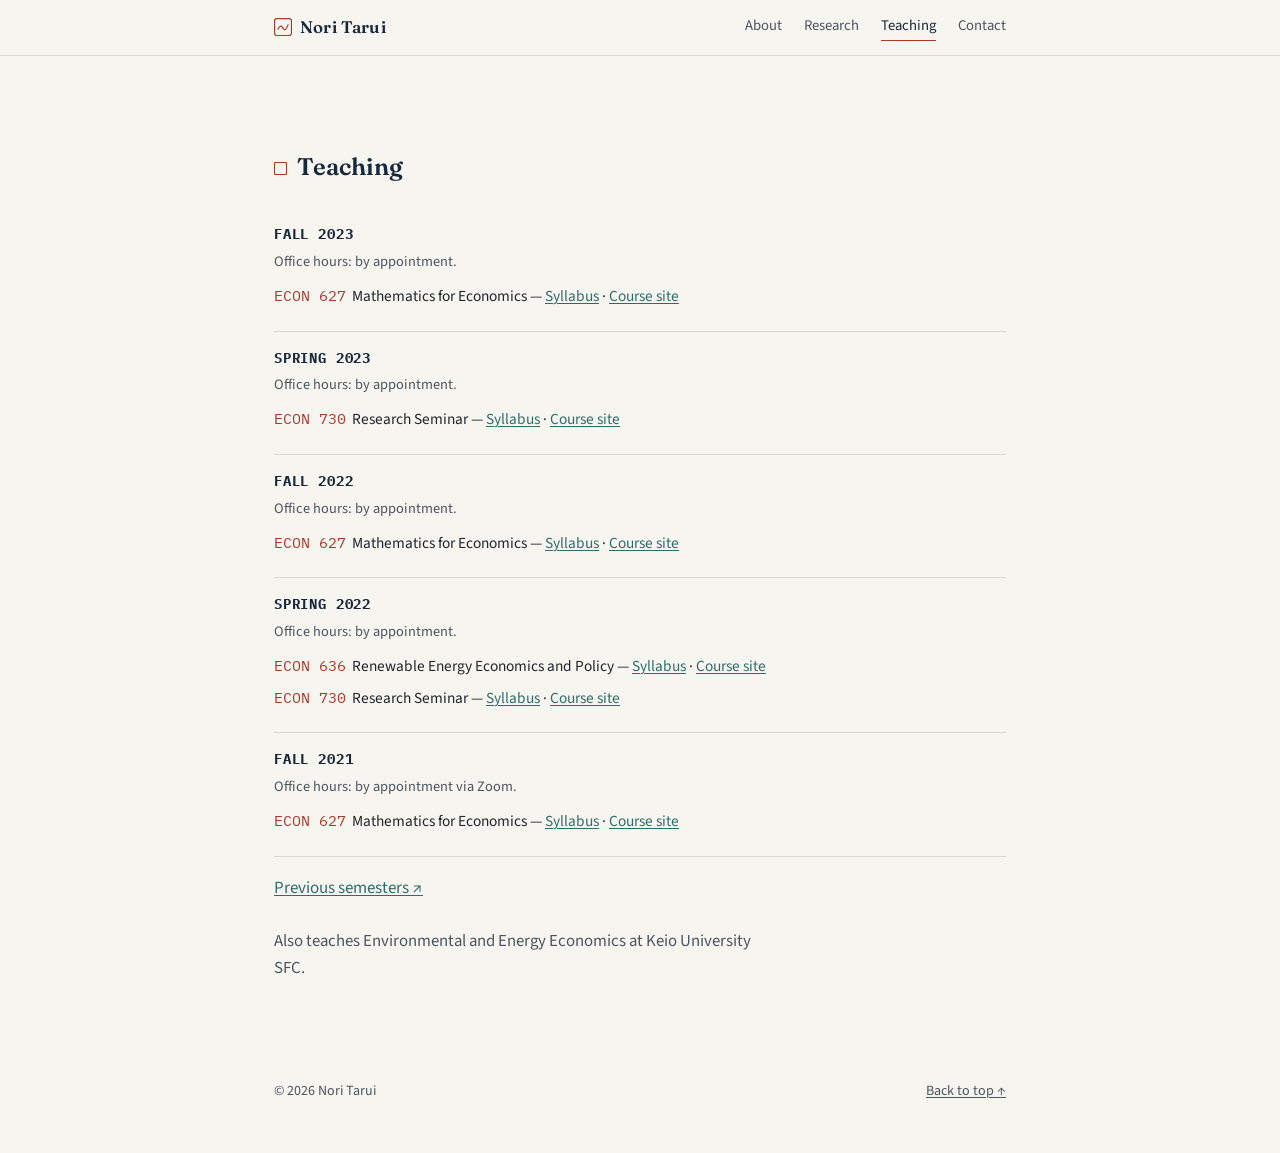
==== teaching.html @ 1ac6c888 "Initial homepage" ====
<!DOCTYPE html>
<html lang="en">
<head>
<meta charset="UTF-8">
<meta name="viewport" content="width=device-width, initial-scale=1">
<title>Teaching — Nori Tarui</title>
<meta name="description" content="Courses taught by Nori Tarui at the University of Hawaiʻi at Mānoa and Keio University SFC.">
<link rel="preconnect" href="https://fonts.googleapis.com">
<link href="https://fonts.googleapis.com/css2?family=Fraunces:opsz,wght@9..144,500;9..144,600&family=Source+Sans+3:wght@400;600&family=IBM+Plex+Mono:wght@400;500&display=swap" rel="stylesheet">
<link rel="stylesheet" href="style.css">
</head>
<body>

<header class="site-nav">
  <div class="wrap">
    <a class="brand" href="index.html">
      <svg class="hanko" viewBox="0 0 32 32" aria-hidden="true"><rect x="1" y="1" width="30" height="30" rx="4" fill="none" stroke="currentColor" stroke-width="2"/><path d="M7 20 Q 12 10 16 18 T 25 12" fill="none" stroke="currentColor" stroke-width="2" stroke-linecap="round"/></svg>
      Nori Tarui
    </a>
    <nav class="links">
      <a href="index.html">About</a>
      <a href="research.html">Research</a>
      <a href="teaching.html" aria-current="page">Teaching</a>
      <a href="index.html#contact">Contact</a>
    </nav>
  </div>
</header>

<main>
  <div class="wrap" style="padding-top:44px;">
    <section>
      <div class="section-head">
        <svg class="hanko" viewBox="0 0 32 32" aria-hidden="true"><rect x="1" y="1" width="30" height="30" rx="4" fill="none" stroke="currentColor" stroke-width="3"/></svg>
        <h2 class="section-title">Teaching</h2>
      </div>

      <div class="term">
        <h3>Fall 2023</h3>
        <p class="office-hours">Office hours: by appointment.</p>
        <p class="course"><span class="code">ECON 627</span>Mathematics for Economics — <a href="https://drive.google.com/file/d/1j3PmBHsfws-sP96IiZSRd1YA4HLA7vzy/view?usp=sharing">Syllabus</a> · <a href="https://laulima.hawaii.edu/portal">Course site</a></p>
      </div>

      <div class="term">
        <h3>Spring 2023</h3>
        <p class="office-hours">Office hours: by appointment.</p>
        <p class="course"><span class="code">ECON 730</span>Research Seminar — <a href="https://drive.google.com/file/d/1KVqAwYhpgksWlYPXVAKXAVmLuRVX3UHi/view?usp=sharing">Syllabus</a> · <a href="https://laulima.hawaii.edu/portal">Course site</a></p>
      </div>

      <div class="term">
        <h3>Fall 2022</h3>
        <p class="office-hours">Office hours: by appointment.</p>
        <p class="course"><span class="code">ECON 627</span>Mathematics for Economics — <a href="https://drive.google.com/file/d/1j3PmBHsfws-sP96IiZSRd1YA4HLA7vzy/view?usp=sharing">Syllabus</a> · <a href="https://laulima.hawaii.edu/portal">Course site</a></p>
      </div>

      <div class="term">
        <h3>Spring 2022</h3>
        <p class="office-hours">Office hours: by appointment.</p>
        <p class="course"><span class="code">ECON 636</span>Renewable Energy Economics and Policy — <a href="https://934a082a-17ff-437f-9f81-1740a9129b4f.filesusr.com/ugd/75dc54_55edaefd89bb4e58a378665442f17d47.pdf">Syllabus</a> · <a href="https://laulima.hawaii.edu/portal">Course site</a></p>
        <p class="course"><span class="code">ECON 730</span>Research Seminar — <a href="https://drive.google.com/file/d/1KVqAwYhpgksWlYPXVAKXAVmLuRVX3UHi/view?usp=sharing">Syllabus</a> · <a href="https://laulima.hawaii.edu/portal">Course site</a></p>
      </div>

      <div class="term">
        <h3>Fall 2021</h3>
        <p class="office-hours">Office hours: by appointment via Zoom.</p>
        <p class="course"><span class="code">ECON 627</span>Mathematics for Economics — <a href="https://drive.google.com/file/d/1j3PmBHsfws-sP96IiZSRd1YA4HLA7vzy/view?usp=sharing">Syllabus</a> · <a href="https://laulima.hawaii.edu/portal">Course site</a></p>
      </div>

      <p style="margin-top:18px;"><a href="http://www2.hawaii.edu/~nori/past-teaching.html">Previous semesters ↗</a></p>

      <p class="lede" style="margin-top:26px;">Also teaches Environmental and Energy Economics at Keio University SFC.</p>
    </section>
  </div>
</main>

<footer>
  <div class="wrap">
    <span>© 2026 Nori Tarui</span>
    <span><a href="index.html">Back to top ↑</a></span>
  </div>
</footer>

</body>
</html>
---- style.css ----
/* =========================================================
   Nori Tarui — academic homepage
   Tokens
   ========================================================= */
:root {
  --paper: #f7f5f0;
  --paper-alt: #ece5d4;
  --ink: #20262b;
  --ink-soft: #4b5560;
  --navy: #16283a;
  --teal: #2e6c6a;
  --hanko: #a83a2c;
  --line: rgba(22, 40, 58, 0.14);
  --line-strong: rgba(22, 40, 58, 0.28);

  --display: "Fraunces", "Iowan Old Style", ui-serif, Georgia, serif;
  --body: "Source Sans 3", "Inter", system-ui, sans-serif;
  --mono: "IBM Plex Mono", ui-monospace, monospace;

  --max: 780px;
}

* { box-sizing: border-box; }

html { scroll-behavior: smooth; }

body {
  margin: 0;
  background: var(--paper);
  color: var(--ink);
  font-family: var(--body);
  font-size: 17px;
  line-height: 1.6;
  -webkit-font-smoothing: antialiased;
}

a {
  color: var(--teal);
  text-decoration-thickness: 1px;
  text-underline-offset: 2px;
}
a:hover { color: var(--hanko); }

a:focus-visible,
button:focus-visible {
  outline: 2px solid var(--hanko);
  outline-offset: 2px;
}

.wrap {
  max-width: var(--max);
  margin: 0 auto;
  padding: 0 24px;
}

/* ---------- Hanko signature mark ----------
   A small stamp motif standing in for a seal/chop —
   used at full size once in the hero, and as a bullet
   glyph everywhere lists need a marker. */
.hanko {
  display: inline-block;
  flex: none;
  color: var(--hanko);
}

/* ---------- Nav ---------- */
header.site-nav {
  border-bottom: 1px solid var(--line);
  position: sticky;
  top: 0;
  background: rgba(247, 245, 240, 0.92);
  backdrop-filter: saturate(140%) blur(6px);
  z-index: 10;
}
header.site-nav .wrap {
  display: flex;
  align-items: center;
  justify-content: space-between;
  padding-top: 14px;
  padding-bottom: 14px;
}
.brand {
  font-family: var(--display);
  font-weight: 600;
  font-size: 1.05rem;
  letter-spacing: 0.01em;
  color: var(--navy);
  text-decoration: none;
  display: flex;
  align-items: center;
  gap: 8px;
}
.brand:hover { color: var(--navy); }
.brand .hanko { width: 18px; height: 18px; }

nav.links { display: flex; gap: 22px; }
nav.links a {
  color: var(--ink-soft);
  font-size: 0.92rem;
  text-decoration: none;
  padding-bottom: 2px;
  border-bottom: 1px solid transparent;
}
nav.links a:hover,
nav.links a[aria-current="page"] {
  color: var(--navy);
  border-bottom-color: var(--hanko);
}

/* ---------- Hero ---------- */
.hero {
  position: relative;
  overflow: hidden;
  border-bottom: 1px solid var(--line);
  background: var(--navy);
  color: var(--paper);
}
.hero .contours {
  position: absolute;
  inset: 0;
  width: 100%;
  height: 100%;
  opacity: 0.35;
}
.hero .wrap {
  position: relative;
  padding-top: 64px;
  padding-bottom: 56px;
}
.hero .eyebrow {
  font-family: var(--mono);
  font-size: 0.78rem;
  letter-spacing: 0.08em;
  text-transform: uppercase;
  color: #cfe0dd;
  margin: 0 0 14px;
}
.hero h1 {
  font-family: var(--display);
  font-weight: 600;
  font-size: clamp(2.4rem, 6vw, 3.4rem);
  letter-spacing: 0.005em;
  margin: 0 0 6px;
  display: flex;
  align-items: center;
  gap: 16px;
}
.hero .hanko { width: 36px; height: 36px; }
.hero .role-line {
  font-size: 1.05rem;
  color: #dbe6e4;
  max-width: 56ch;
  margin: 0 0 22px;
}
.hero .cta-row { display: flex; gap: 16px; flex-wrap: wrap; }
.hero .cta-row a {
  font-family: var(--mono);
  font-size: 0.85rem;
  color: var(--paper);
  border: 1px solid rgba(247,245,240,0.4);
  border-radius: 3px;
  padding: 7px 12px;
  text-decoration: none;
}
.hero .cta-row a:hover {
  border-color: var(--hanko);
  color: var(--paper);
  background: rgba(168,58,44,0.25);
}

/* ---------- Sections ---------- */
main section {
  padding: 48px 0;
  border-bottom: 1px solid var(--line);
}
main section:last-of-type { border-bottom: none; }

.section-head {
  display: flex;
  align-items: baseline;
  gap: 10px;
  margin-bottom: 22px;
}
.section-head .hanko { width: 13px; height: 13px; }
h2.section-title {
  font-family: var(--display);
  font-size: 1.5rem;
  font-weight: 600;
  color: var(--navy);
  margin: 0;
}

.affil-list { list-style: none; margin: 0; padding: 0; }
.affil-list li {
  display: flex;
  gap: 10px;
  align-items: flex-start;
  padding: 7px 0;
  border-bottom: 1px dashed var(--line);
}
.affil-list li:last-child { border-bottom: none; }
.affil-list .hanko { width: 12px; height: 12px; margin-top: 5px; }
.affil-list .role { font-weight: 600; color: var(--ink); }
.affil-list .org a { color: var(--ink-soft); }
.affil-list .org a:hover { color: var(--hanko); }

.lede {
  font-size: 1.05rem;
  color: var(--ink-soft);
  max-width: 62ch;
}

.tags { display: flex; flex-wrap: wrap; gap: 8px; margin-top: 4px; }
.tag {
  font-family: var(--mono);
  font-size: 0.78rem;
  color: var(--teal);
  border: 1px solid var(--line-strong);
  border-radius: 999px;
  padding: 3px 11px;
  background: var(--paper-alt);
}

.btn-row { display: flex; gap: 14px; flex-wrap: wrap; margin-top: 18px; }
.btn {
  display: inline-flex;
  align-items: center;
  gap: 8px;
  font-family: var(--mono);
  font-size: 0.85rem;
  padding: 9px 14px;
  border-radius: 3px;
  text-decoration: none;
  border: 1px solid var(--navy);
  color: var(--navy);
}
.btn:hover { background: var(--navy); color: var(--paper); }
.btn.primary { background: var(--hanko); border-color: var(--hanko); color: var(--paper); }
.btn.primary:hover { background: #8c3125; border-color: #8c3125; }

/* ---------- Publications / project lists ---------- */
.pub-group { margin-bottom: 30px; }
.pub-group h3 {
  font-family: var(--mono);
  font-size: 0.82rem;
  text-transform: uppercase;
  letter-spacing: 0.08em;
  color: var(--teal);
  margin: 0 0 14px;
}
ol.pub-list, ul.pub-list {
  list-style: none;
  margin: 0;
  padding: 0;
  counter-reset: pub;
}
ol.pub-list li, ul.pub-list li {
  padding: 12px 0;
  border-bottom: 1px solid var(--line);
  font-size: 0.96rem;
}
ol.pub-list li:last-child, ul.pub-list li:last-child { border-bottom: none; }
.pub-list .yr {
  font-family: var(--mono);
  font-size: 0.8rem;
  color: var(--ink-soft);
  margin-right: 2px;
}
.pub-list .venue { font-style: italic; color: var(--ink-soft); }
.pub-note { font-size: 0.88rem; color: var(--ink-soft); margin: 3px 0 0 0; }

/* ---------- Teaching term blocks ---------- */
.term {
  padding: 16px 0;
  border-bottom: 1px solid var(--line);
}
.term:last-child { border-bottom: none; }
.term h3 {
  font-family: var(--mono);
  font-size: 0.85rem;
  letter-spacing: 0.06em;
  text-transform: uppercase;
  color: var(--navy);
  margin: 0 0 4px;
}
.term .office-hours { font-size: 0.9rem; color: var(--ink-soft); margin: 0 0 10px; }
.course { margin: 6px 0; font-size: 0.96rem; }
.course .code { font-family: var(--mono); color: var(--hanko); margin-right: 6px; }

/* ---------- Footer ---------- */
footer {
  padding: 34px 0 50px;
  color: var(--ink-soft);
  font-size: 0.88rem;
}
footer .wrap { display: flex; justify-content: space-between; flex-wrap: wrap; gap: 12px; }
footer a { color: var(--ink-soft); }
footer a:hover { color: var(--hanko); }

@media (max-width: 640px) {
  nav.links { gap: 14px; }
  .hero h1 { gap: 10px; }
  footer .wrap { flex-direction: column; }
}
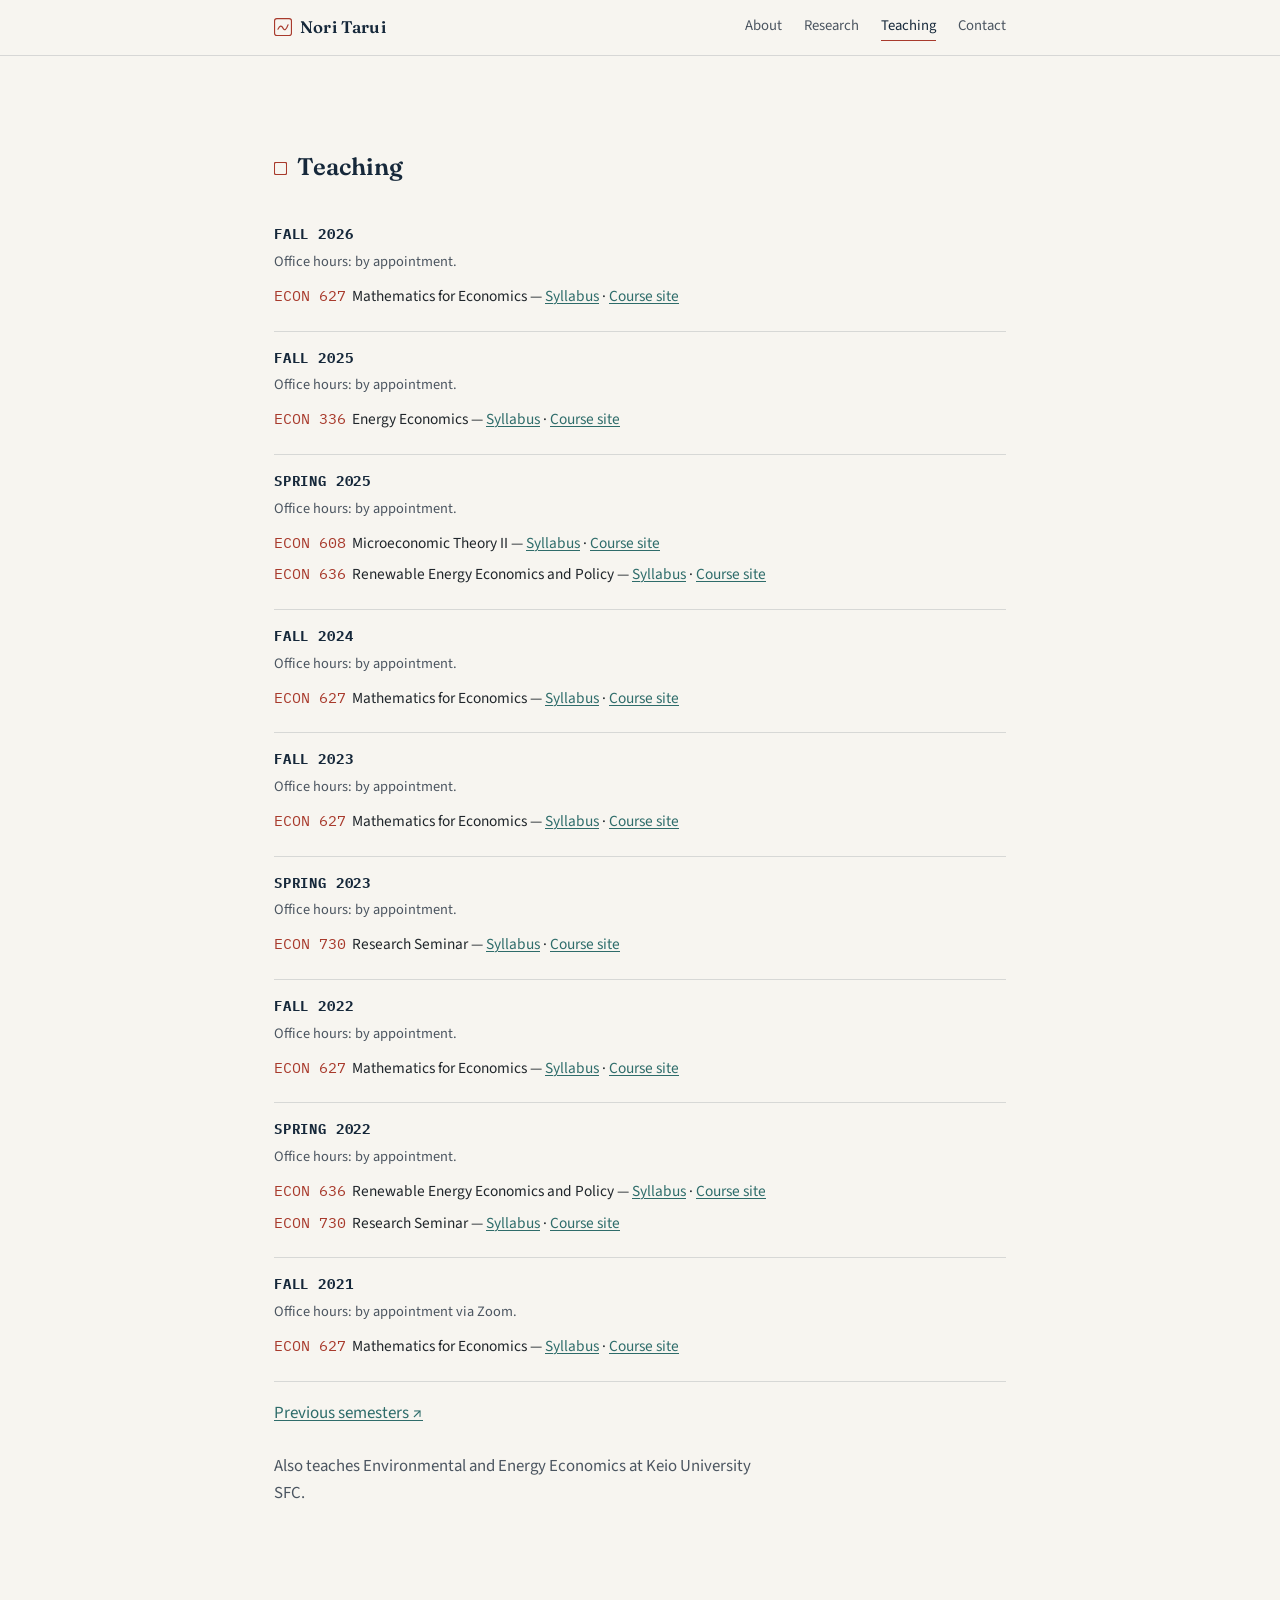
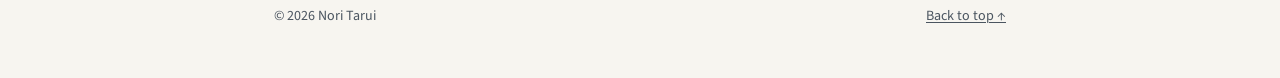
==== commit b2e73f11: "teaching updates" ====
--- a/teaching.html
+++ b/teaching.html
@@ -32,6 +32,31 @@
       <div class="section-head">
         <svg class="hanko" viewBox="0 0 32 32" aria-hidden="true"><rect x="1" y="1" width="30" height="30" rx="4" fill="none" stroke="currentColor" stroke-width="3"/></svg>
         <h2 class="section-title">Teaching</h2>
+      </div>
+
+      <div class="term">
+        <h3>Fall  2026</h3>
+        <p class="office-hours">Office hours: by appointment.</p>
+        <p class="course"><span class="code">ECON 627</span>Mathematics for Economics — <a href="https://docs.google.com/document/d/1hOoQ0rpk41GKatM8PQtYBQBjJWiU-uGsUXKPMGnJKEo/edit?usp=sharing">Syllabus</a> · <a href="https://lamaku.hawaii.edu/d2l/login">Course site</a></p>
+      </div>
+
+      <div class="term">
+        <h3>Fall  2025</h3>
+        <p class="office-hours">Office hours: by appointment.</p>
+        <p class="course"><span class="code">ECON 336</span>Energy Economics — <a href="https://docs.google.com/document/d/1x2_kiwK8YJD5qWbDlVhDgAMGSpDp_ml6ad4YjVEr4DQ/edit?usp=sharing">Syllabus</a> · <a href="https://lamaku.hawaii.edu/d2l/login">Course site</a></p>
+      </div>
+
+      <div class="term">
+        <h3>Spring  2025</h3>
+        <p class="office-hours">Office hours: by appointment.</p>
+        <p class="course"><span class="code">ECON 608</span>Microeconomic Theory II — <a href="https://docs.google.com/document/d/1WTo4weWmQAYk4WK-iyXITlijzQSCWLoocOkaMvT9RV8/edit?usp=sharing">Syllabus</a> · <a href="https://laulima.hawaii.edu/portal">Course site</a></p>
+        <p class="course"><span class="code">ECON 636</span>Renewable Energy Economics and Policy — <a href="https://docs.google.com/document/d/1aViSNHFnAUYxfHRX5UAQqe6yRwXm4BNZ/edit?usp=sharing&ouid=105405180026345022694&rtpof=true&sd=true">Syllabus</a> · <a href="https://laulima.hawaii.edu/portal">Course site</a></p>
+      </div>
+
+      <div class="term">
+        <h3>Fall  2024</h3>
+        <p class="office-hours">Office hours: by appointment.</p>
+        <p class="course"><span class="code">ECON 627</span>Mathematics for Economics — <a href="https://drive.google.com/file/d/1j3PmBHsfws-sP96IiZSRd1YA4HLA7vzy/view?usp=sharing">Syllabus</a> · <a href="https://laulima.hawaii.edu/portal">Course site</a></p>
       </div>
 
       <div class="term">
--- a/style.css
+++ b/style.css
@@ -112,7 +112,9 @@
   position: relative;
   overflow: hidden;
   border-bottom: 1px solid var(--line);
-  background: var(--navy);
+   background:
+    linear-gradient(180deg, rgba(22,40,58,0.35), rgba(22,40,58,0.55)),
+    url("img/ocean_kaimana.jpg") center center / cover no-repeat;
   color: var(--paper);
 }
 .hero .contours {
